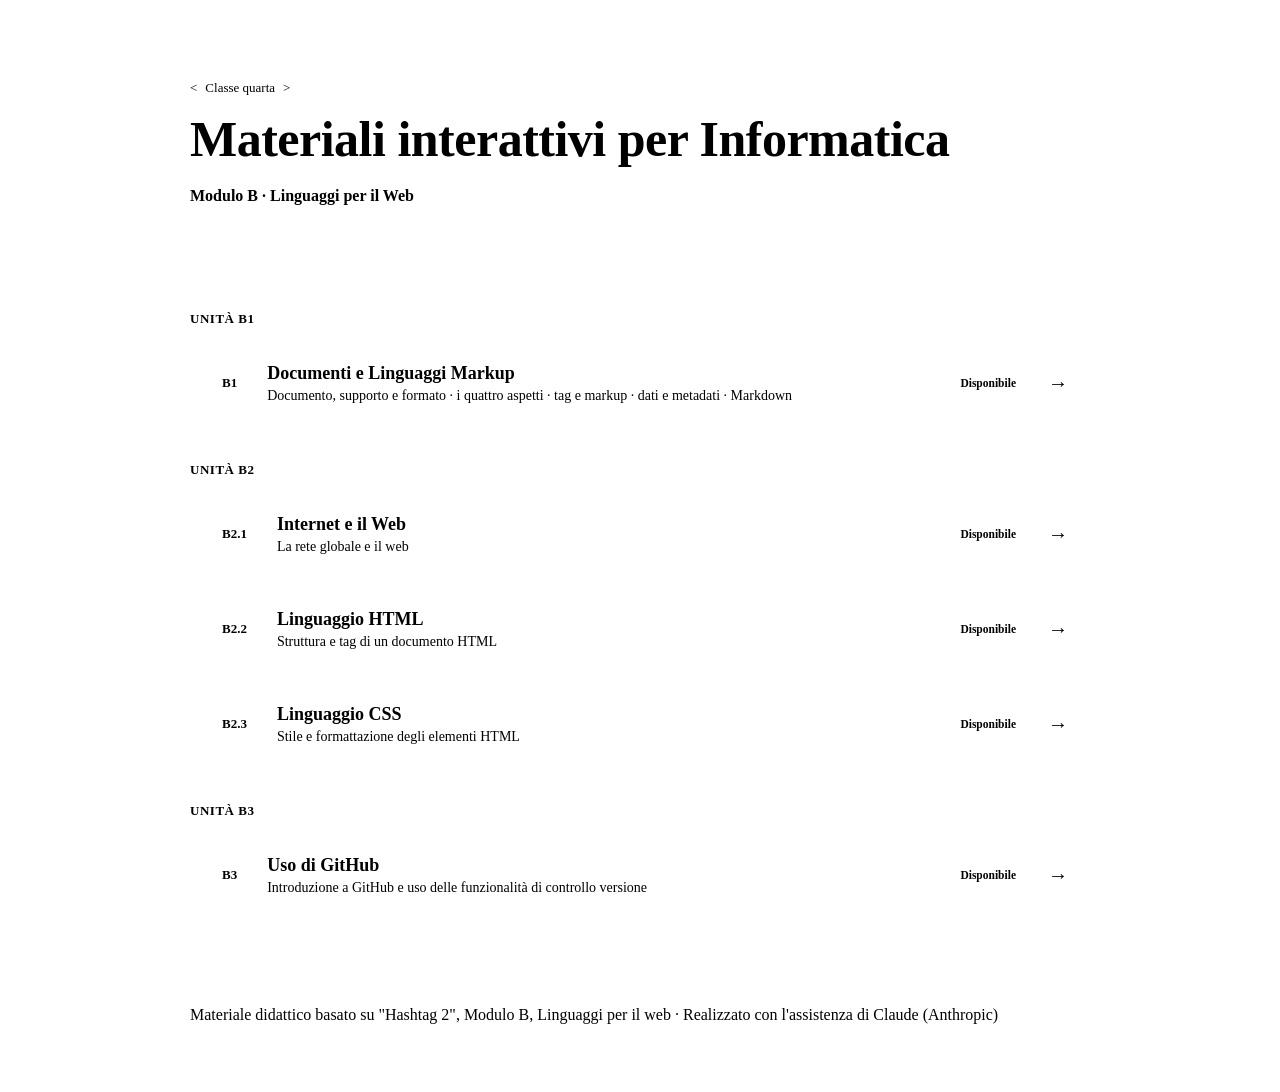
==== index.html @ dbec6a46 "Aggoiunta pagina CSS" ====
<!DOCTYPE html>
<html lang="it">

<head>
  <!--commento di test-->

  <meta charset="UTF-8">
  <meta name="viewport" content="width=device-width, initial-scale=1">
  <title>Linguaggi per il Web — Percorsi interattivi</title>
  <meta name="description"
    content="Indice dei percorsi interattivi del Modulo B: documenti e markup, Internet e il Web, HTML, CSS">
  <link rel="preconnect" href="https://fonts.googleapis.com">
  <link rel="preconnect" href="https://fonts.gstatic.com" crossorigin>
  <link
    href="https://fonts.googleapis.com/css2?family=Space+Grotesk:wght@400;500;600;700&family=Source+Serif+4:opsz,wght@8..60,400;8..60,500;8..60,600&family=JetBrains+Mono:wght@400;500;600;700&display=swap"
    rel="stylesheet">
  <link rel="stylesheet" href="style.css">
  <style>
    /* Stili specifici dell'indice: layout più stretto (900px) e .linkcard,
       una variante del componente .card di style.css pensata per un elenco di link.
       Tutto il resto (colori, font, reset, focus) arriva da style.css. */
    header {
      max-width: 900px;
      margin: 0 auto;
      padding: 70px 24px 20px
    }

    .kicker {
      font-family: var(--mono);
      font-size: 13px;
      color: var(--tag);
      display: inline-flex;
      align-items: center;
      gap: 8px;
      margin-bottom: 16px;
    }

    .kicker::before {
      content: "<";
      color: var(--ink-soft)
    }

    .kicker::after {
      content: ">";
      color: var(--ink-soft)
    }

    h1 {
      font-size: clamp(32px, 5.2vw, 50px);
      line-height: 1.08;
      margin: 0 0 14px;
      font-weight: 600;
      letter-spacing: -.01em
    }

    h1 .accent {
      color: var(--tag)
    }

    header p {
      font-size: 17px;
      color: var(--ink-soft);
      max-width: 56ch;
      margin: 0
    }

    main {
      max-width: 900px;
      margin: 0 auto;
      padding: 26px 24px 90px
    }

    .module-label {
      font-family: var(--sans);
      font-size: 13px;
      font-weight: 700;
      letter-spacing: .04em;
      text-transform: uppercase;
      color: var(--ink-soft);
      margin: 38px 0 16px;
      display: flex;
      align-items: center;
      gap: 12px;
    }

    .module-label::after {
      content: "";
      flex: 1;
      height: 1px;
      background: var(--line)
    }

    .list {
      display: flex;
      flex-direction: column;
      gap: 14px
    }

    .linkcard {
      display: flex;
      align-items: center;
      gap: 20px;
      border: 1px solid var(--line);
      border-radius: 14px;
      background: #fff;
      padding: 20px 22px;
      text-decoration: none;
      color: inherit;
      transition: border-color .15s, transform .15s, box-shadow .15s;
    }

    a.linkcard:hover {
      border-color: var(--tag);
      transform: translateY(-2px);
      box-shadow: 0 14px 30px -20px rgba(20, 18, 15, .35)
    }

    a.linkcard:focus-visible {
      border-color: var(--tag)
    }

    .linkcard .num {
      font-family: var(--mono);
      font-size: 13px;
      font-weight: 700;
      color: var(--tag);
      background: var(--tag-soft);
      border-radius: 8px;
      padding: 8px 10px;
      white-space: nowrap;
      flex-shrink: 0;
    }

    .linkcard.disabled .num {
      color: var(--ink-soft);
      background: var(--paper-2)
    }

    .linkcard .body {
      flex: 1;
      min-width: 0
    }

    .linkcard .body h3 {
      margin: 0 0 4px;
      font-family: var(--sans);
      font-size: 18px;
      font-weight: 600
    }

    .linkcard .body p {
      margin: 0;
      font-size: 14px;
      color: var(--ink-soft)
    }

    .linkcard .status {
      font-family: var(--mono);
      font-size: 11.5px;
      font-weight: 600;
      white-space: nowrap;
      border-radius: 999px;
      padding: 6px 12px;
      flex-shrink: 0;
    }

    .linkcard.ready .status {
      background: var(--tag-soft);
      color: var(--tag)
    }

    .linkcard.disabled .status {
      background: var(--paper-2);
      color: var(--ink-soft)
    }

    .linkcard.disabled {
      cursor: default
    }

    .linkcard.disabled .body h3 {
      color: var(--ink-soft)
    }

    .linkcard .arrow {
      font-family: var(--sans);
      font-size: 20px;
      color: var(--tag);
      flex-shrink: 0
    }

    .linkcard.disabled .arrow {
      display: none
    }

    footer {
      max-width: 900px;
      margin: 0 auto;
      padding: 0 24px 60px;
    }
  </style>
</head>

<body>

  <header>
    <div class="kicker">Classe quarta</div>
    <h1>Materiali interattivi per <span class="accent">Informatica</span></h1>
    <h4>Modulo B · Linguaggi per il Web</h4>

  </header>

  <main>
    <div class="module-label">Unità B1</div>
    <div class="list">
      <a class="linkcard ready" href="01-documentiMarkup.html">
        <span class="num">B1</span>
        <span class="body">
          <h3>Documenti e Linguaggi Markup</h3>
          <p>Documento, supporto e formato · i quattro aspetti · tag e markup · dati e metadati · Markdown</p>
        </span>
        <span class="status">Disponibile</span>
        <span class="arrow">→</span>
      </a>
    </div>

    <div class="module-label">Unità B2</div>
    <div class="list">
      <a class="linkcard ready" href="02-Web.html">
        <span class="num">B2.1</span>
        <span class="body">
          <h3>Internet e il Web</h3>
          <p>La rete globale e il web</p>
        </span>
        <span class="status">Disponibile</span>
        <span class="arrow">→</span>
      </a>
      <a class="linkcard ready" href="03-LinguaggioHTML.html">
        <span class="num">B2.2</span>
        <span class="body">
          <h3>Linguaggio HTML</h3>
          <p>Struttura e tag di un documento HTML </p>
        </span>
        <span class="status">Disponibile</span>
        <span class="arrow">→</span>
      </a>
      <a class="linkcard ready" href="04-FoglidiStileCSS.html">
        <span class="num">B2.3</span>
        <span class="body">
          <h3>Linguaggio CSS</h3>
          <p>Stile e formattazione degli elementi HTML</p>
        </span>
        <span class="status">Disponibile</span>
        <span class="arrow">→</span>
      </a>
    </div>

    <div class="module-label">Unità B3</div>
    <div class="list">
      <a class="linkcard ready" href="00-UsoGitub.html">
        <span class="num">B3</span>
        <span class="body">
          <h3>Uso di GitHub</h3>
          <p>Introduzione a GitHub e uso delle funzionalità di controllo versione</p>
        </span>
        <span class="status">Disponibile</span>
        <span class="arrow">→</span>
      </a>
    </div>


  </main>

  <footer>
    Materiale didattico basato su "Hashtag 2", Modulo B, Linguaggi per il web · Realizzato con l'assistenza di Claude
    (Anthropic)
  </footer>

</body>

</html>
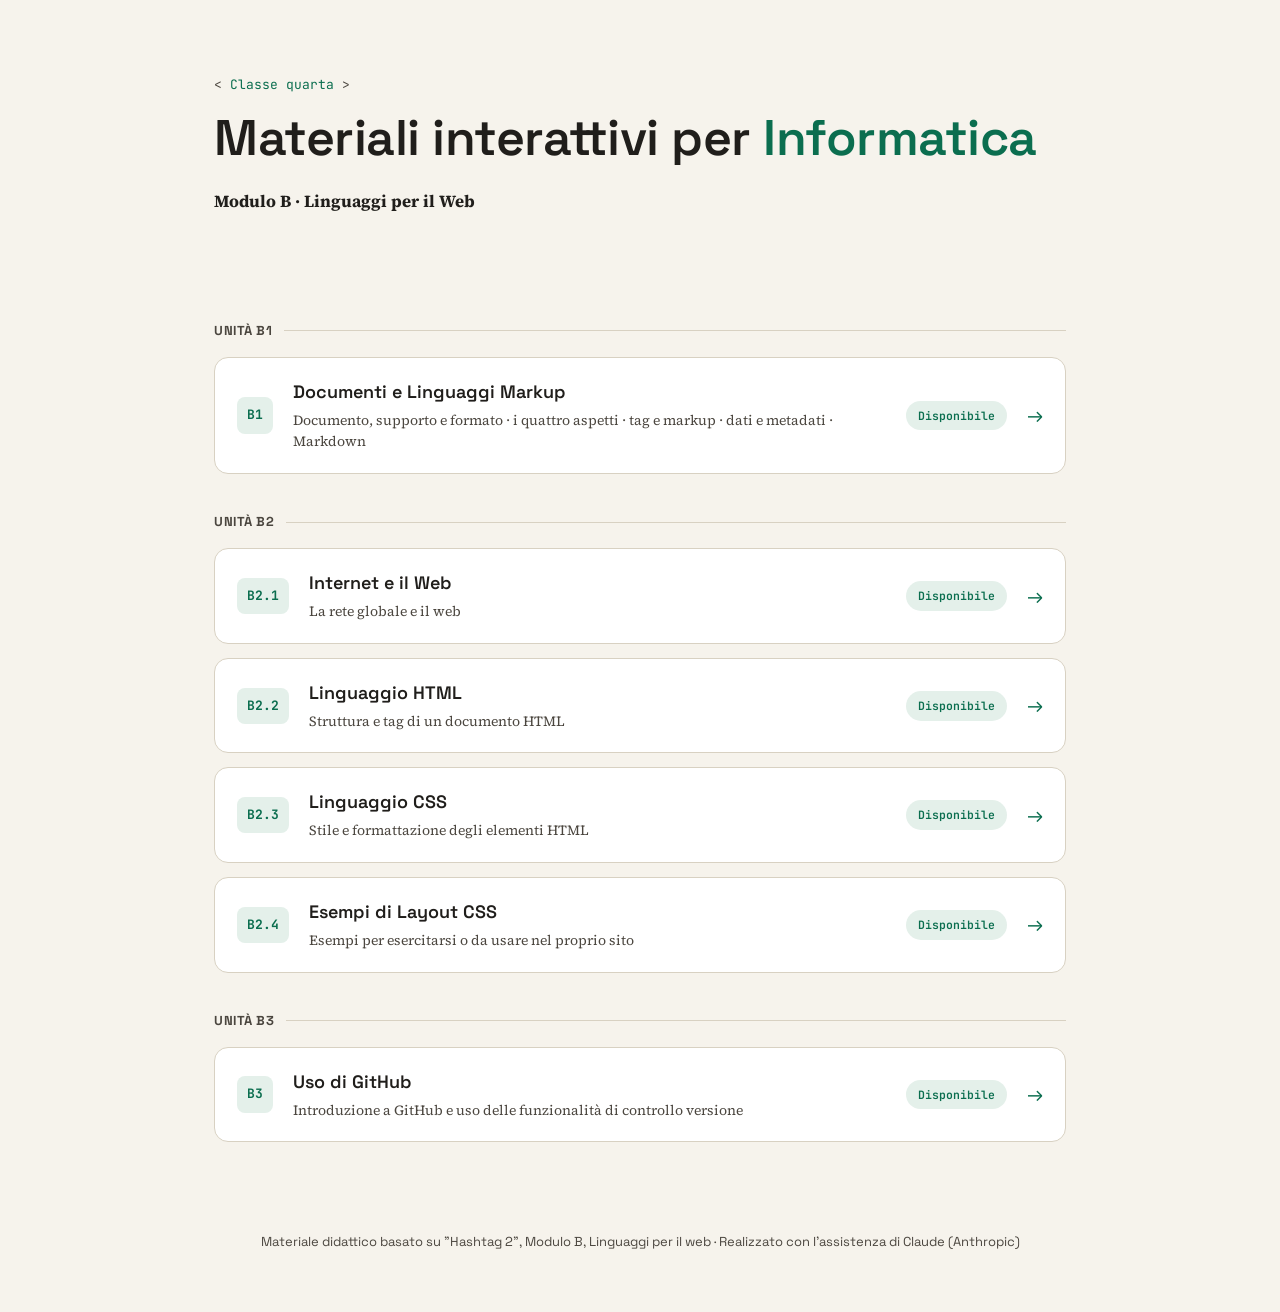
==== commit 54cb0917: "aggiunti esempi css" ====
--- a/index.html
+++ b/index.html
@@ -253,6 +253,15 @@
         <span class="status">Disponibile</span>
         <span class="arrow">→</span>
       </a>
+       <a class="linkcard ready" href="05-LayoutPronti.html">
+        <span class="num">B2.4</span>
+        <span class="body">
+          <h3>Esempi di Layout CSS</h3>
+          <p>Esempi per esercitarsi o da usare nel proprio sito</p>
+        </span>
+        <span class="status">Disponibile</span>
+        <span class="arrow">→</span>
+      </a>
     </div>
 
     <div class="module-label">Unità B3</div>
--- a/style.css
+++ b/style.css
@@ -0,0 +1,493 @@
+/* =========================================================
+   STYLE.CSS — foglio di stile condiviso
+   Modulo B · Linguaggi per il Web
+   Usato da: index.html, 01-documentiMarkup.html, 02-Web.html, 03-UsoGitub.html
+   ========================================================= */
+
+:root {
+  --paper: #F6F3EC;
+  --paper-2: #EFEBE0;
+  --ink: #201E1B;
+  --ink-soft: #4B463F;
+  --line: #D8D1C2;
+  --line-soft: #E7E1D2;
+  --tag: #0B6E4F;
+  --tag-soft: #E4F0EA;
+  --amber: #E2A400;
+  --amber-soft: #FBF0CE;
+  --brick: #B7402F;
+  --brick-soft: #F7E4DF;
+  --blue: #2451A3;
+  --blue-soft: #E4EAF6;
+  --radius: 10px;
+  --serif: "Source Serif 4", Georgia, serif;
+  --sans: "Space Grotesk", "Helvetica Neue", Arial, sans-serif;
+  --mono: "JetBrains Mono", "Fira Code", ui-monospace, monospace;
+}
+
+* {
+  box-sizing: border-box
+}
+
+html {
+  scroll-behavior: smooth;
+  scroll-padding-top: 76px
+}
+
+@media (prefers-reduced-motion: reduce) {
+  html {
+    scroll-behavior: auto
+  }
+
+}
+
+body {
+  margin: 0;
+  background: var(--paper);
+  color: var(--ink);
+  font-family: var(--serif);
+  font-size: 17px;
+  line-height: 1.55;
+  -webkit-font-smoothing: antialiased;
+}
+
+::selection {
+  background: var(--amber-soft);
+  color: var(--ink)
+}
+
+a {
+  color: var(--tag)
+}
+
+a.home {
+  font-family: var(--mono);
+  font-size: 12.5px;
+  text-decoration: none;
+  color: var(--ink-soft);
+  border: 1px solid var(--line);
+  border-radius: 999px;
+  padding: 6px 12px;
+  white-space: nowrap;
+  background: #fff;
+}
+
+a.home:hover {
+  border-color: var(--tag);
+  color: var(--tag)
+}
+
+
+h1,
+h2,
+h3,
+.sans {
+  font-family: var(--sans)
+}
+
+code,
+.mono,
+.tagchip {
+  font-family: var(--mono)
+}
+
+img {
+  max-width: 100%
+}
+
+.skip-link {
+  position: absolute;
+  left: -999px;
+  top: 0;
+  background: var(--ink);
+  color: var(--paper);
+  padding: 10px 16px;
+  z-index: 200;
+}
+
+.skip-link:focus {
+  left: 8px;
+  top: 8px
+}
+
+:focus-visible {
+  outline: 3px solid var(--tag);
+  outline-offset: 2px
+}
+
+/* ---------- TOPBAR ---------- */
+header.top {
+  position: sticky;
+  top: 0;
+  z-index: 100;
+  background: rgba(246, 243, 236, .92);
+  backdrop-filter: blur(6px);
+  border-bottom: 1px solid var(--line);
+}
+
+.top-inner {
+  max-width: 1120px;
+  margin: 0 auto;
+  padding: 12px 20px;
+  display: flex;
+  align-items: center;
+  gap: 18px;
+}
+
+.brand {
+  font-family: var(--sans);
+  font-weight: 700;
+  font-size: 17px;
+  display: flex;
+  align-items: center;
+  gap: 8px;
+  white-space: nowrap;
+  color: var(--ink);
+  text-decoration: none;
+}
+
+.brand .brk {
+  color: var(--tag);
+  font-family: var(--mono)
+}
+
+nav.pillnav {
+  display: flex;
+  gap: 6px;
+  overflow-x: auto;
+  scrollbar-width: none;
+  padding-bottom: 2px
+}
+
+nav.pillnav::-webkit-scrollbar {
+  display: none
+}
+
+nav.pillnav a {
+  font-family: var(--sans);
+  font-size: 13.5px;
+  font-weight: 500;
+  text-decoration: none;
+  color: var(--ink-soft);
+  padding: 7px 12px;
+  border-radius: 999px;
+  white-space: nowrap;
+  border: 1px solid transparent;
+  transition: background .15s, color .15s, border-color .15s;
+}
+
+nav.pillnav a:hover {
+  background: var(--paper-2)
+}
+
+nav.pillnav a.active {
+  background: var(--ink);
+  color: var(--paper)
+}
+
+/* ---------- LAYOUT ---------- */
+main {
+  max-width: 1120px;
+  margin: 0 auto;
+  padding: 0 20px
+}
+
+section {
+  padding: 64px 0;
+  border-bottom: 1px solid var(--line);
+  position: relative
+}
+
+section:last-of-type {
+  border-bottom: none
+}
+
+.section-head {
+  max-width: 680px;
+  margin-bottom: 34px
+}
+
+.kicker {
+  font-family: var(--mono);
+  font-size: 13px;
+  color: var(--tag);
+  display: flex;
+  align-items: center;
+  gap: 8px;
+  margin-bottom: 10px;
+}
+
+.kicker::before {
+  content: "<";
+  color: var(--ink-soft)
+}
+
+.kicker::after {
+  content: ">";
+  color: var(--ink-soft)
+}
+
+h2 {
+  font-size: clamp(28px, 4vw, 38px);
+  margin: 0 0 12px;
+  line-height: 1.15;
+  font-weight: 600
+}
+
+.lead {
+  font-size: 17px;
+  color: var(--ink-soft);
+  margin: 0
+}
+
+.lead strong {
+  color: var(--ink)
+}
+
+/* ---------- HERO ---------- */
+.hero {
+  padding: 74px 0 60px;
+  position: relative
+}
+
+.hero-grid {
+  display: grid;
+  grid-template-columns: 3.15fr .85fr;
+  gap: 44px;
+  align-items: center
+}
+
+@media (max-width:860px) {
+  .hero-grid {
+    grid-template-columns: 1fr
+  }
+}
+
+.hero h1 {
+  font-size: clamp(34px, 5.4vw, 54px);
+  line-height: 1.06;
+  margin: 0 0 18px;
+  font-weight: 600;
+  letter-spacing: -.01em
+}
+
+.hero h1 .accent {
+  color: var(--tag)
+}
+
+.hero p.sub {
+  font-size: 18px;
+  color: var(--ink-soft);
+  max-width: 48ch;
+  margin: 0 0 26px
+}
+
+.hero .meta {
+  display: flex;
+  gap: 10px;
+  flex-wrap: wrap;
+  font-family: var(--mono);
+  font-size: 12.5px;
+  color: var(--ink-soft)
+}
+
+.hero .meta span {
+  border: 1px solid var(--line);
+  padding: 5px 12px;
+  border-radius: 999px;
+  background: #fff
+}
+
+.meta-pill {
+  display: inline-block;
+  font-family: var(--mono);
+  font-size: 12px;
+  color: var(--ink-soft);
+  border: 1px solid var(--line);
+  padding: 2px 10px;
+  border-radius: 999px;
+  background: #fff;
+  vertical-align: middle;
+  margin-left: 6px;
+}
+
+/* terminal / code preview box — riusabile per demo da riga di comando */
+.tagviz {
+  background: var(--ink);
+  border-radius: 16px;
+  padding: 26px 24px;
+  color: #F4F1EA;
+  font-family: var(--mono);
+  font-size: 14.5px;
+  box-shadow: 0 18px 40px -22px rgba(20, 18, 15, .55)
+}
+
+.tagviz .win {
+  display: flex;
+  gap: 6px;
+  margin-bottom: 16px
+}
+
+.tagviz .win i {
+  width: 10px;
+  height: 10px;
+  border-radius: 50%;
+  display: block;
+  background: #5b564c
+}
+
+.tagviz pre {
+  margin: 0;
+  white-space: pre-wrap;
+  line-height: 1.7
+}
+
+.tagviz .t {
+  color: #7FD4A8
+}
+
+.tagviz .a {
+  color: #E8C46A
+}
+
+.tagviz .s {
+  color: #F4F1EA
+}
+
+.tagviz .c {
+  color: #8FAEE0
+}
+
+/* ---------- CARD / PANEL BASICS ---------- */
+.card,
+.panel {
+  background: #fff;
+  border: 1px solid var(--line);
+  border-radius: var(--radius);
+  padding: 20px
+}
+
+.btn {
+  font-family: var(--sans);
+  font-weight: 600;
+  font-size: 14px;
+  cursor: pointer;
+  border: 1px solid var(--ink);
+  background: var(--ink);
+  color: var(--paper);
+  padding: 9px 16px;
+  border-radius: 8px;
+  transition: transform .12s, background .15s;
+}
+
+.btn:hover {
+  background: #3a352d
+}
+
+.btn:active {
+  transform: translateY(1px)
+}
+
+.btn.primary {
+  background: var(--tag);
+  border-color: var(--tag);
+  color: #fff
+}
+
+.btn.primary:hover {
+  background: #095A40
+}
+
+.btn.ghost {
+  background: transparent;
+  color: var(--ink);
+  border-color: var(--line)
+}
+
+.btn.ghost:hover {
+  border-color: var(--ink)
+}
+
+.btn.small {
+  padding: 6px 11px;
+  font-size: 12.5px
+}
+
+.btn[disabled] {
+  opacity: .45;
+  cursor: default
+}
+
+.pill-toggle {
+  display: inline-flex;
+  border: 1px solid var(--line);
+  border-radius: 999px;
+  padding: 3px;
+  background: #fff
+}
+
+.pill-toggle button {
+  font-family: var(--sans);
+  font-weight: 600;
+  font-size: 13px;
+  border: none;
+  background: transparent;
+  padding: 8px 16px;
+  border-radius: 999px;
+  cursor: pointer;
+  color: var(--ink-soft)
+}
+
+.pill-toggle button.active {
+  background: var(--ink);
+  color: var(--paper)
+}
+
+.tagchip {
+  display: inline-block;
+  font-size: 12.5px;
+  padding: 2px 7px;
+  border-radius: 5px;
+  background: var(--tag-soft);
+  color: var(--tag);
+  font-weight: 600;
+  border: 1px solid #cdeada
+}
+
+.note-callout {
+  border-left: 4px solid var(--brick);
+  background: var(--brick-soft);
+  padding: 14px 18px;
+  border-radius: 0 8px 8px 0;
+  font-size: 15px
+}
+
+.note-callout strong {
+  color: var(--brick)
+}
+
+.two-col-note {
+  display: grid;
+  grid-template-columns: 1fr 1fr;
+  gap: 16px;
+  margin-top: 20px
+}
+
+@media (max-width:700px) {
+  .two-col-note {
+    grid-template-columns: 1fr
+  }
+}
+
+/* ---------- FOOTER ---------- */
+footer {
+  padding: 40px 20px 60px;
+  text-align: center;
+  font-family: var(--sans);
+  font-size: 13px;
+  color: var(--ink-soft)
+}
+
+footer a {
+  color: var(--ink-soft)
+}
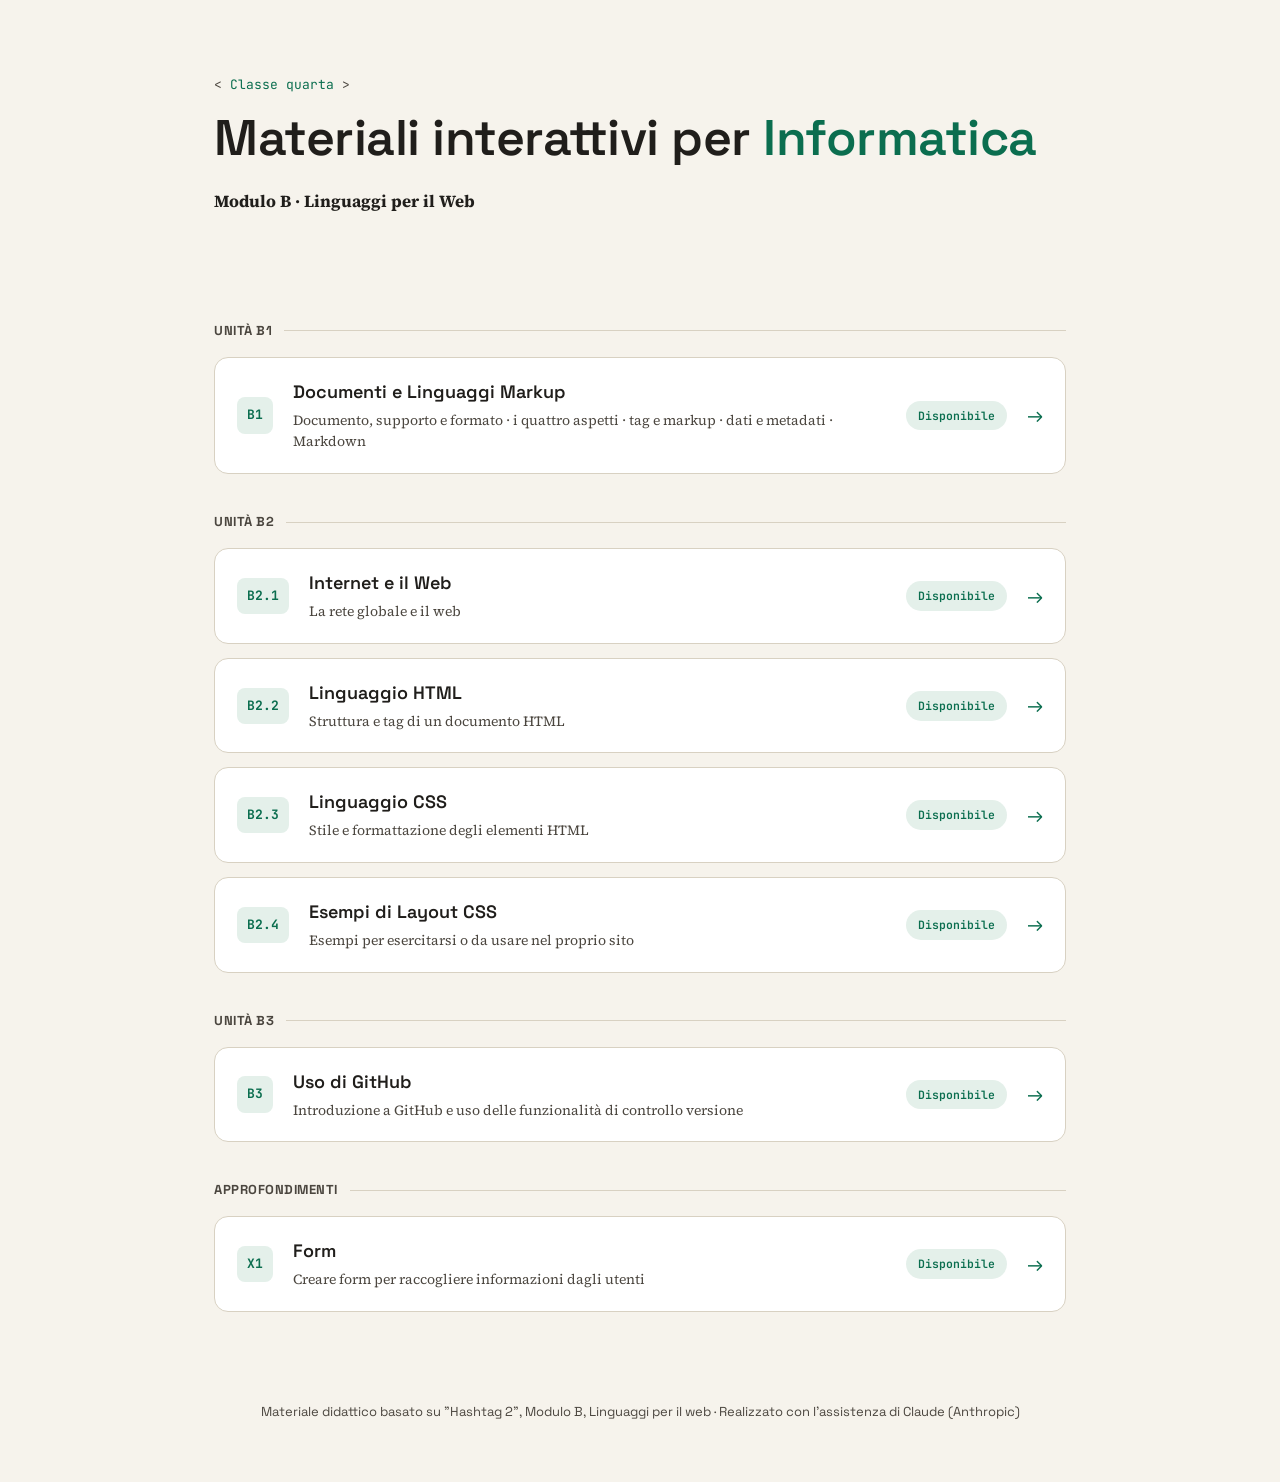
==== commit 7afa59c8: "aggiunti form" ====
--- a/index.html
+++ b/index.html
@@ -244,7 +244,7 @@
         <span class="status">Disponibile</span>
         <span class="arrow">→</span>
       </a>
-      <a class="linkcard ready" href="04-FoglidiStileCSS.html">
+      <a class="linkcard ready" href="04-FogliDiStileCSS.html">
         <span class="num">B2.3</span>
         <span class="body">
           <h3>Linguaggio CSS</h3>
@@ -253,7 +253,7 @@
         <span class="status">Disponibile</span>
         <span class="arrow">→</span>
       </a>
-       <a class="linkcard ready" href="05-LayoutPronti.html">
+      <a class="linkcard ready" href="05-LayoutPronti.html">
         <span class="num">B2.4</span>
         <span class="body">
           <h3>Esempi di Layout CSS</h3>
@@ -266,7 +266,7 @@
 
     <div class="module-label">Unità B3</div>
     <div class="list">
-      <a class="linkcard ready" href="00-UsoGitub.html">
+      <a class="linkcard ready" href="00-UsoGitHub.html">
         <span class="num">B3</span>
         <span class="body">
           <h3>Uso di GitHub</h3>
@@ -277,6 +277,18 @@
       </a>
     </div>
 
+    <div class="module-label">Approfondimenti</div>
+    <div class="list">
+      <a class="linkcard ready" href="06-Form.html">
+        <span class="num">X1</span>
+        <span class="body">
+          <h3>Form</h3>
+          <p>Creare form per raccogliere informazioni dagli utenti</p>
+        </span>
+        <span class="status">Disponibile</span>
+        <span class="arrow">→</span>
+      </a>
+    </div>
 
   </main>
 
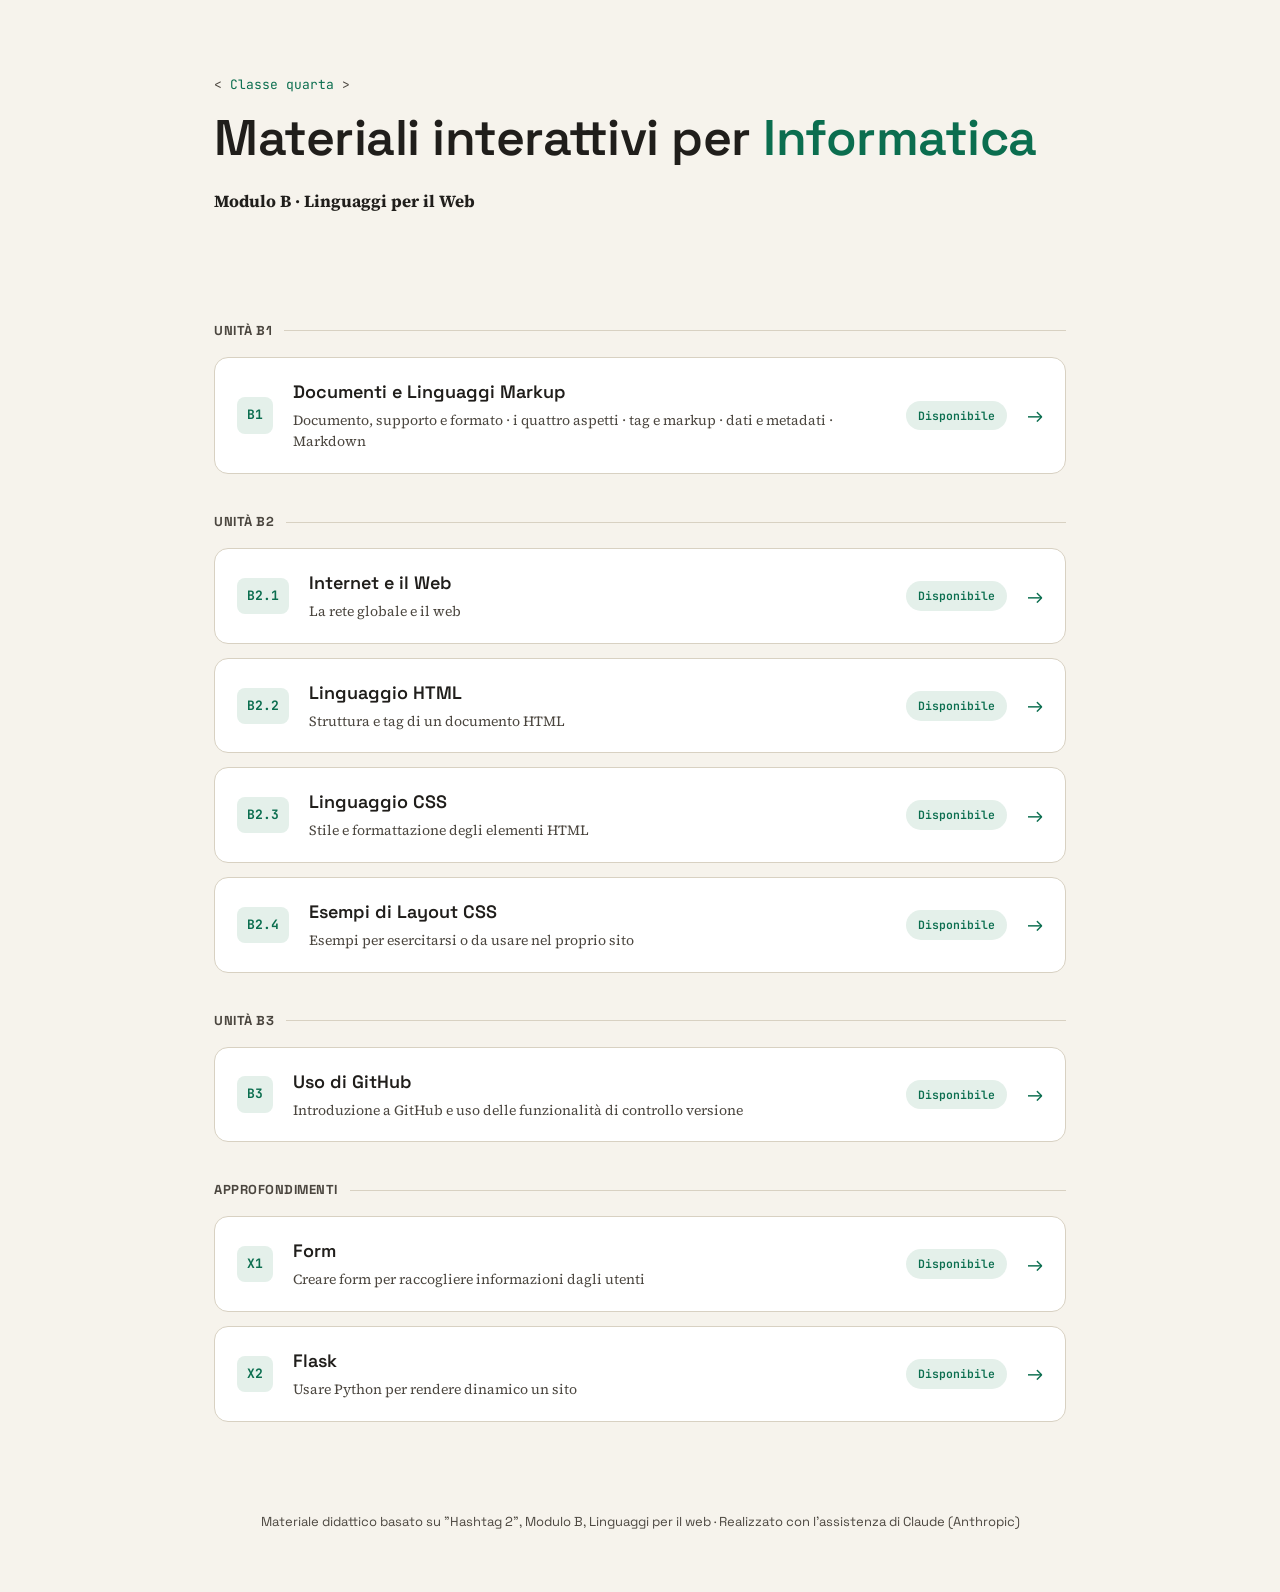
==== commit 6f459cbd: "aggiunto Flask" ====
--- a/index.html
+++ b/index.html
@@ -288,6 +288,15 @@
         <span class="status">Disponibile</span>
         <span class="arrow">→</span>
       </a>
+      <a class="linkcard ready" href="07-IntroFlask.html">
+        <span class="num">X2</span>
+        <span class="body">
+          <h3>Flask</h3>
+          <p>Usare Python per rendere dinamico un sito</p>
+        </span>
+        <span class="status">Disponibile</span>
+        <span class="arrow">→</span>
+      </a>
     </div>
 
   </main>
